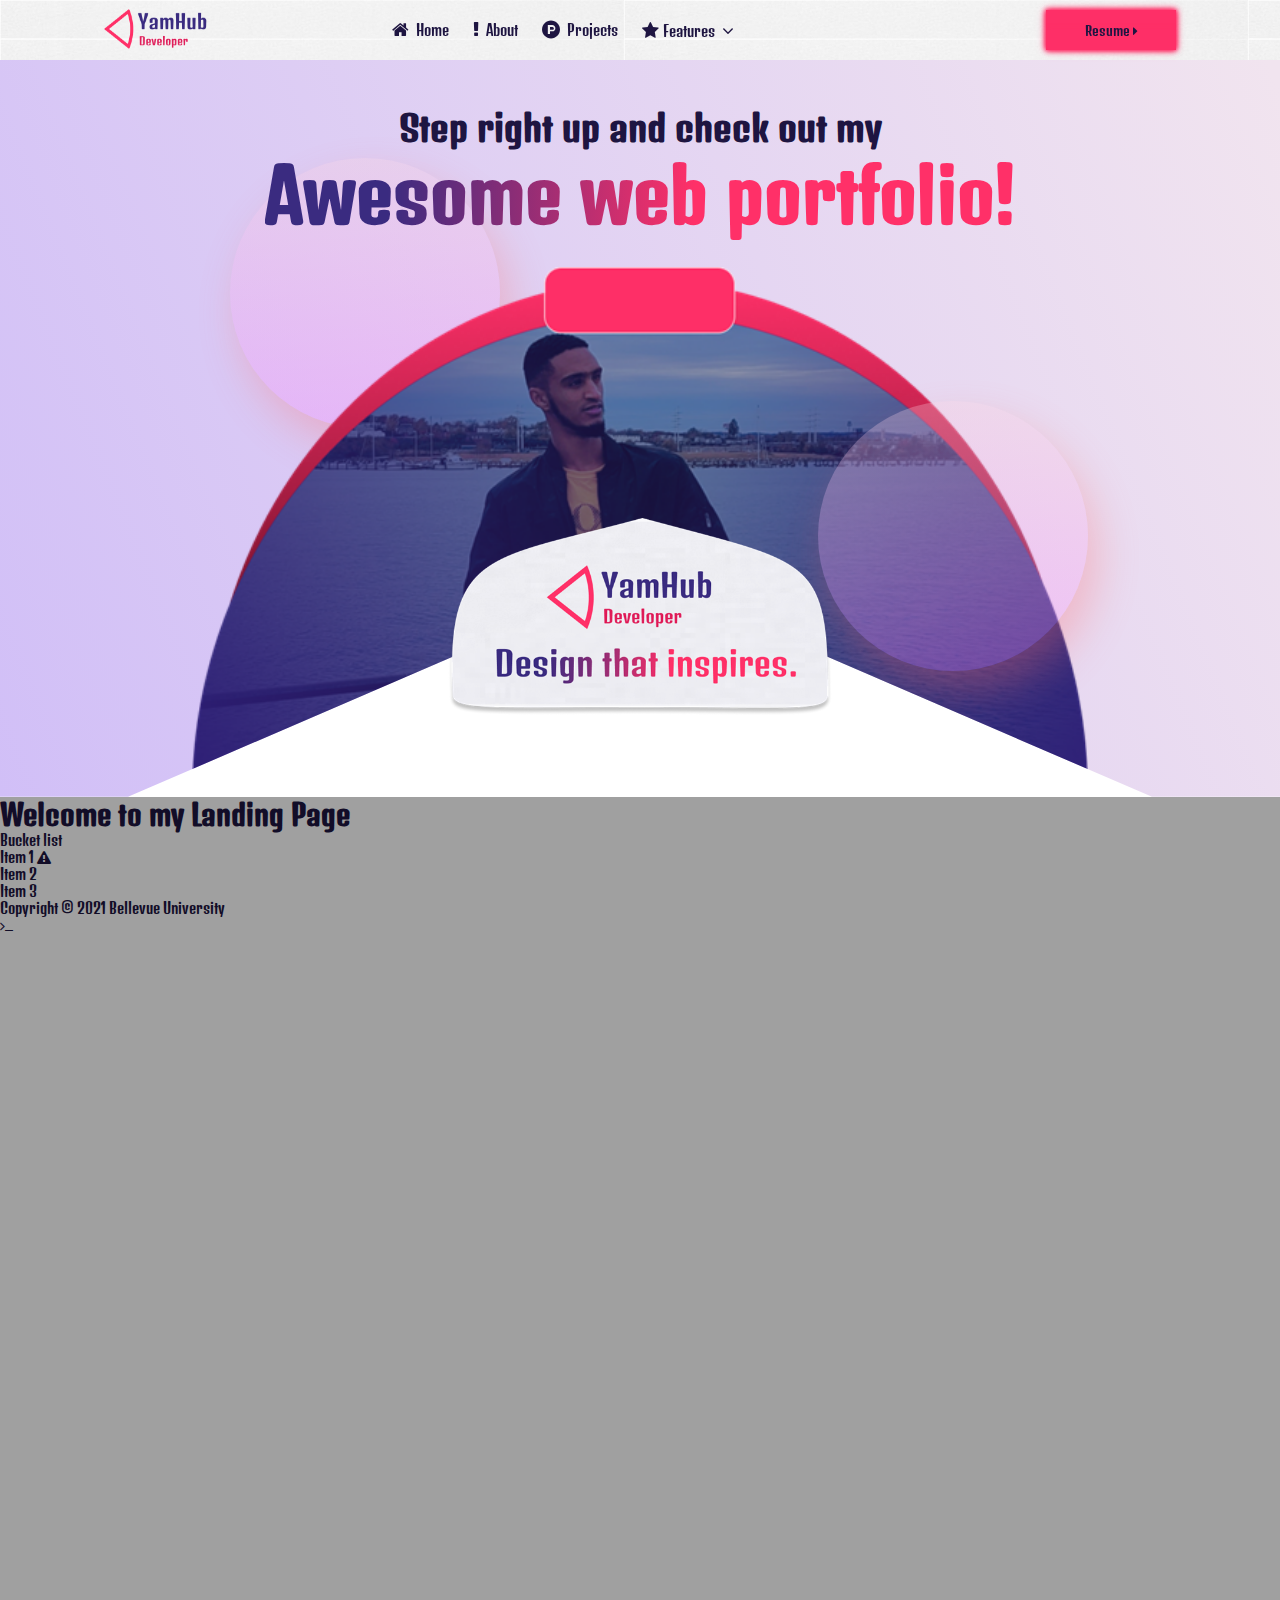
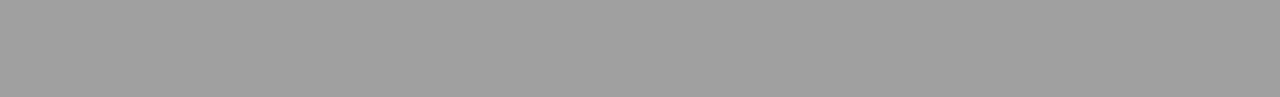
==== index.html @ 18a4ae88 "week-8" ====
<!-- 
============================================
; Title: index.js 
; Author: Yakut Ahmedin
; Date: 03 Jan 2023
; WEB-330 GitHub Page: https://github.com/buwebdev/web-330/tree/master/portfolio
; Description:  Personal Portfolio Landing Page
;=========================================== 
-->
<!DOCTYPE html>
<html lang="en">
  <head>
    <meta charset="UTF-8" />
    <title>Personal Portfolio</title>

    <!-- Stylesheet references -->
    <link rel="stylesheet" href="site.css" />
    <link
      href="https://fonts.googleapis.com/css2?family=Denk+One&display=swap"
      rel="stylesheet"
    />
    <link
      rel="stylesheet"
      href="https://cdnjs.cloudflare.com/ajax/libs/font-awesome/4.7.0/css/font-awesome.min.css"
    />

    <!-- JavaScript references -->
    <script src="header.js"></script>
    <script src="footer.js"></script>
    <script src="index.js"></script>
  </head>
  <body>
    <header-component></header-component>

    <main class="landing">
      <div class="first-view">
          <h3>Step right up and check out my</h3>
          <h1>Awesome web portfolio!</h1>
          <img src="./images/dom.png" alt="" class="dom-png" />
          
          <div class="buble-below-dom"></div>
          <div class="buble-above-overlay"></div>
    </div>


    <div class="dom-logo-container">
      <img src="./images/domlog.png" class="dong-png-logo" />
    </div>




      <div class="assign-container">
        <h1 class="app-header">Welcome to my Landing Page</h1>

        <div class="assign-content">
          <div class="card">
            <div class="card-title">Bucket list</div>

            <div class="card-content">
              <ul>
                <li>Item 1 <i class="fa fa-exclamation-triangle"></i></li>
                <li>Item 2</li>
                <li>Item 3 <i class="fa fa-message-exclamation"></i></li>
              </ul>
            </div>
          </div>
        </div>
      </div>
    </main>

    <footer-component></footer-component>
  </body>
</html>
---- site.css ----
*,
::before,
::after {
    margin: 0;
    padding: 0;
    box-sizing: border-box;
    text-decoration: none;
    scroll-behavior: smooth;
    list-style: none;
    color: var(--purple-1);
}

/* root css */
:root {
    --white: #ffffff;
    --gray: #6c757d;
    --gray-dark: #343a40;
    --primary: #434E5E;
    --secondary: #58677c;
    --balck: #000000a6;

    --pink-1: #fe2f67;
    --pink-2: #e01e5a;
    --pink-4: #D1BFF7;
    --pink-5: #F1C6F2;

    --purple-1: #1e1541;
    --purple-2: #3a2b80;
    --purple-3: #3b2a82;
    --purple-4: #9d96bf;
    --purple-5: #ada5cc;
    --purple-6: #E5DEFF;

    /* ----root-linear-gradient-color--------- */
    --gradient-purple-pink: linear-gradient(#3a2b80, #ff3068);
    --arc-gradient-purple-brown: linear-gradient(180deg, #FF3068 0%, #390513 100%);
    --text-gradient: linear-gradient(90deg, #3A2B80 16.3%, #FF3068 57.25%);
    --home-darker-balon-gradient: linear-gradient(180deg, rgba(255, 106, 106, 0.3) 0%, #BB85FF 100%);
    --home--light-balon-gradient: linear-gradient(180deg, rgba(253, 208, 221, 0.3) 0%, rgba(253, 135, 255, 0.3) 100%);
    --arch-image-overlay-gradient: linear-gradient(70.77deg, #2E1E76 0.88%, rgba(49, 33, 121, 0.28) 53.75%);
    --socail-link-glass-gradient: linear-gradient(18.81deg, rgba(255, 255, 255, 0.45) 5.66%, rgba(255, 255, 255, 0.52) 90.79%);


    /* --------root-box-shadow-------- */
    --white-card-box-shadow: 0px 4px 4px rgba(0, 0, 0, 0.25);


    /* -----root-brake-points------- */
    --breakpoint-xs: 0;
    --breakpoint-sm: 576px;
    --breakpoint-md: 768px;
    --breakpoint-lg: 992px;
    --breakpoint-xl: 1200px;

    /* ---root-font-family--- */
    --font-family-sans-serif: -apple-system, BlinkMacSystemFont, "Segoe UI", Roboto, "Helvetica Neue", Arial, sans-serif, "Apple Color Emoji", "Segoe UI Emoji", "Segoe UI Symbol";
    --font-family-denk: 'Denk One', sans-serif;

    /* ----root-grid-percentage--------- */
    --col-1: 8.33%;
    --col-2: 16.66%;
    --col-3: 25%;
    --col-4: 33.33%;
    --col-5: 41.66%;
    --col-6: 50%;
    --col-7: 58.33%;
    --col-8: 66.66%;
    --col-9: 75%;
    --col-10: 83.33%;
    --col-11: 91.66%;
    --col-12: 100%;
}


/*---Side Scroll Bar ---*/
::-webkit-scrollbar {
    width: 1.2vmin;
}

::-webkit-scrollbar-track {
    background: var(--white);
}

::-webkit-scrollbar-thumb {
    background: linear-gradient(135deg, #fe2f67 0%, #1e1541 100%);
    border-radius: 15px;
}

::-webkit-scrollbar-thumb:hover {
    background: var(--purple-1);
}



body {
    width: 100vw;
    height: auto;
    overflow-x: hidden;
    font-size: 14px;
    background: var(--white);
    font-family: 'Denk One', sans-serif;
    opacity: 1;
    transition: opacity 0.5s ease-in-out;
}

body.fade-out {
    opacity: 0;
    background: var(--purple-6);

}

.container {
    width: 100%;
    max-width: 1200px;
    height: 100%;
    display: flex;
    align-items: center;
    padding: 0 5%;
    justify-content: space-between;
}


/* -----Header component style start here-----------*/
header {
    width: 100%;
    height: 60px;
    display: flex;
    align-items: center;
    justify-content: center;
    background: url("./images/header-blur.png"), linear-gradient(110.97deg, rgba(255, 255, 255, 0.5) -4.87%, rgba(255, 255, 255, 0) 103.95%);
    backdrop-filter: blur(8px);
}

.navbar {
    position: fixed;
    top: -80px;
    z-index: 999;
    transition: top 0.5s ease-in-out;
}

/* Slide the navbar down when the page loads */
.navbar.slide-down {
    top: 0;
}

.header-log img {
    height: 40px;
    width: auto;
}

.nav-container .nav-lists {
    display: flex;
    align-items: center;
    justify-content: center;
}

.nav-container ul li {
    /* display: flex; */
    margin: 0px 10px;
}

.nav-container ul li i {
    margin: 0px 4px;
    font-size: large;
}

/* dropdown */
.dropdown {
    display: block;
    float: left;
    height: 60px !important;
    padding-top: 22px;
    position: relative;
}

.dropdown li {
    padding: 10px;
}

.dropdown li a,
.dropdown .fa-database,
.dropdown .fa-cube {
    color: var(--purple-1) !important;
}

.dropdown li:hover {
    background-color: var(--purple-5);
    color: var(--purple-6);
    padding: 10px;
    cursor: pointer;
    backdrop-filter: blur(11px);
}

.nav-container ul li ul {
    color: var(--purple-1);
    visibility: hidden;
    opacity: 0;
    min-width: 250px;
    height: auto;
    position: absolute;
    transition: all 0.5s ease;
    left: 0;
    display: none;
}

.nav-container ul li:hover>ul,
.nav-container ul li ul:hover {
    visibility: visible;
    opacity: 1;
    display: block;
    padding-top: 1.3rem;
    padding-left: 2vmin;
    margin-top: 1.3rem;
    margin-bottom: 1.3rem;
    background: var(--purple-6);
    color: var(--purple-1);
    transform-origin: top center;
}

.nav-container ul li a:hover,
.nav-container ul li i:hover {
    color: var(--pink-1) !important;
}

#menu-toggle {
    display: none;
    font-size: x-large;
    cursor: pointer;
}

nav {
    display: flex;
    align-items: center;
}
.menu {
    display: none;
}


/*------pages----------*/
.landing,
.about,
.project,
.database,
.api-testing,
.resume {
    position: relative;
    width: 100%;
    padding-top: 60px;
    height: auto;
}

.neon-btn {
    color: var(--white) !important;
    width: 130px;
    font-family: var(--font-family-denk);
    height: 40px;
    padding: 10px 25px;
    background: transparent;
    cursor: pointer;
    transition: all 0.3s ease;
    position: relative;
    display: inline-block;
    background: var(--pink-1);
    box-shadow: 0 0 5px var(--pink-1), 0 0 8px var(--pink-1);
    line-height: 42px;
    padding: 0;
    border: none;
    z-index: 2;
    -webkit-transition: all 0.3s linear;
    transition: all 0.3s linear;
}

.neon-btn i {
    color: var(--white) !important;
}

.neon-btn:hover {
    background-color: transparent;
    color: var(--pink-1);
    box-shadow: 0 5px 3px -3px var(--pink-1), 0 -5px 3px -3px var(--pink-1),
        0 5px 3px -3px var(--pink-1), 0 -5px 3px -3px var(--pink-1);
}

.neon-btn:before,
.neon-btn:after {
    position: absolute;
    content: "";
    left: 0;
    width: 100%;
    height: 50%;
    right: 0;
    z-index: -1;
    background: var(--pink-1);
    box-shadow: 0 0 5px var(--pink-1);
    transition: all 0.3s ease;
}

.neon-btn:before {
    top: 0;
}

.neon-btn:after {
    bottom: 0;
}

.neon-btn:hover:before,
.neon-btn:hover:after {
    height: 0;
    background-color: var(--pink-1);
}


/* -----Landing page style start here----------*/
.landing {}

.first-view {
    position: relative;
    overflow: visible;
    width: 100vw;
    height: auto;

    display: flex;
    flex-direction: column;
    align-items: center;
    justify-content: center;
    clip-path: polygon(0% 0%, 0% 100%, 10% 100%, 50% 70%, 90% 100%, 100% 100%, 100% 0%);
    background: linear-gradient(67.66deg, #D1BFF7 0%, #F1E4EF 99.24%);
}

.first-view * {
    z-index: 1;
}

.first-view h3 {
    font-size: 4vmin;
    margin-top: 5vmin;
}

.first-view h1 {
    font-size: 8vmin;
    margin-bottom: 3vmin;
    background: linear-gradient(90deg, #3A2B80 16.3%, #FF3068 57.25%);
    -webkit-background-clip: text;
    -webkit-text-fill-color: transparent;
    background-clip: text;
    text-fill-color: transparent;
}

.dom-png {
    width: 70%;
    height: auto;
    max-width: var(--breakpoint-xl);
}

.dom-logo-container {
    position: absolute;
    width: 100vw;
    height: 100vh;
    display: flex;
    justify-content: center;
    z-index: 99;
    background: #0000005f;
}

.dong-png-logo {
    position: absolute;
    width: 30vw;
    align-self: center;
    z-index: 14;
    transform: translateY(-70vh);
}

.buble-below-dom,
.buble-above-overlay {
    width: 30vmin;
    height: 30vmin;
    position: absolute;
    border-radius: 50%;
    background: linear-gradient(180deg, rgba(253, 208, 221, 0.3) 0%, rgba(253, 135, 255, 0.3) 100%);
    box-shadow: 10px 20px 40px rgba(255, 106, 106, 0.3);
}

.buble-below-dom {
    left: 18%;
    z-index: -1;
    transform: translateY(-50%);
}

.buble-above-overlay {
    right: 15%;
    transform: translateY(40%);
}

@media(max-width: 576px) {
    .dong-png-logo {
        width: 30vmin;
        transform: translateY(-55vh);
    }
}

@media(max-width: 762px) {
    .dong-png-logo {
        width: 30vmin;
        transform: translateY(-64vh);
    }

    .nav-container,
    .nav-resume-btn {
        display: none;
    }
    .menu-toggle {
        display: flex;
        flex-direction: column;
        justify-content: space-between;
        width: 30px;
        height: 20px;
        cursor: pointer;
    }
    
    .menu-toggle span {
        display: block;
        width: 100%;
        height: 2px;
        background-color: black;
        transition: all 0.3s ease-in-out;
    }
    
    .menu-toggle.active span:nth-child(2) {
        opacity: 0;
    }
    
    .menu-toggle.active span:nth-child(1) {
        transform: translateY(8px) rotate(45deg);
    }
    
    .menu-toggle.active span:nth-child(3) {
        transform: translateY(-8px) rotate(-45deg);
    }
    
    .menu {
        background:#4d37a896;
        color: var(--purple-6);
        position: absolute;
        width: 100vw;
        height: 100vw;
        top: 60px;
        left: 0;
        display: none;
    }
    .menu li a{
        font-size: 6vmin;
        color: var(--purple-6);
    }
    .menu.active {
        display: block;
    }

}


/* -----About page style start here------------*/



/* -----Database page style start here---------*/



/* -----Api testing page style start here------*/



/* -----Projetct page style start here-------- */
#projects-container {
    display: grid;
    grid-template-columns: auto auto auto;
    padding: 10px;
    grid-gap: 20px;
}


/* -----Resume page style start here-----------*/



/* -----footer component style start here-----------*/

/* @media(max-width: var(--breakpoint-xs)){
    .container {
        width: ;
    }
} */
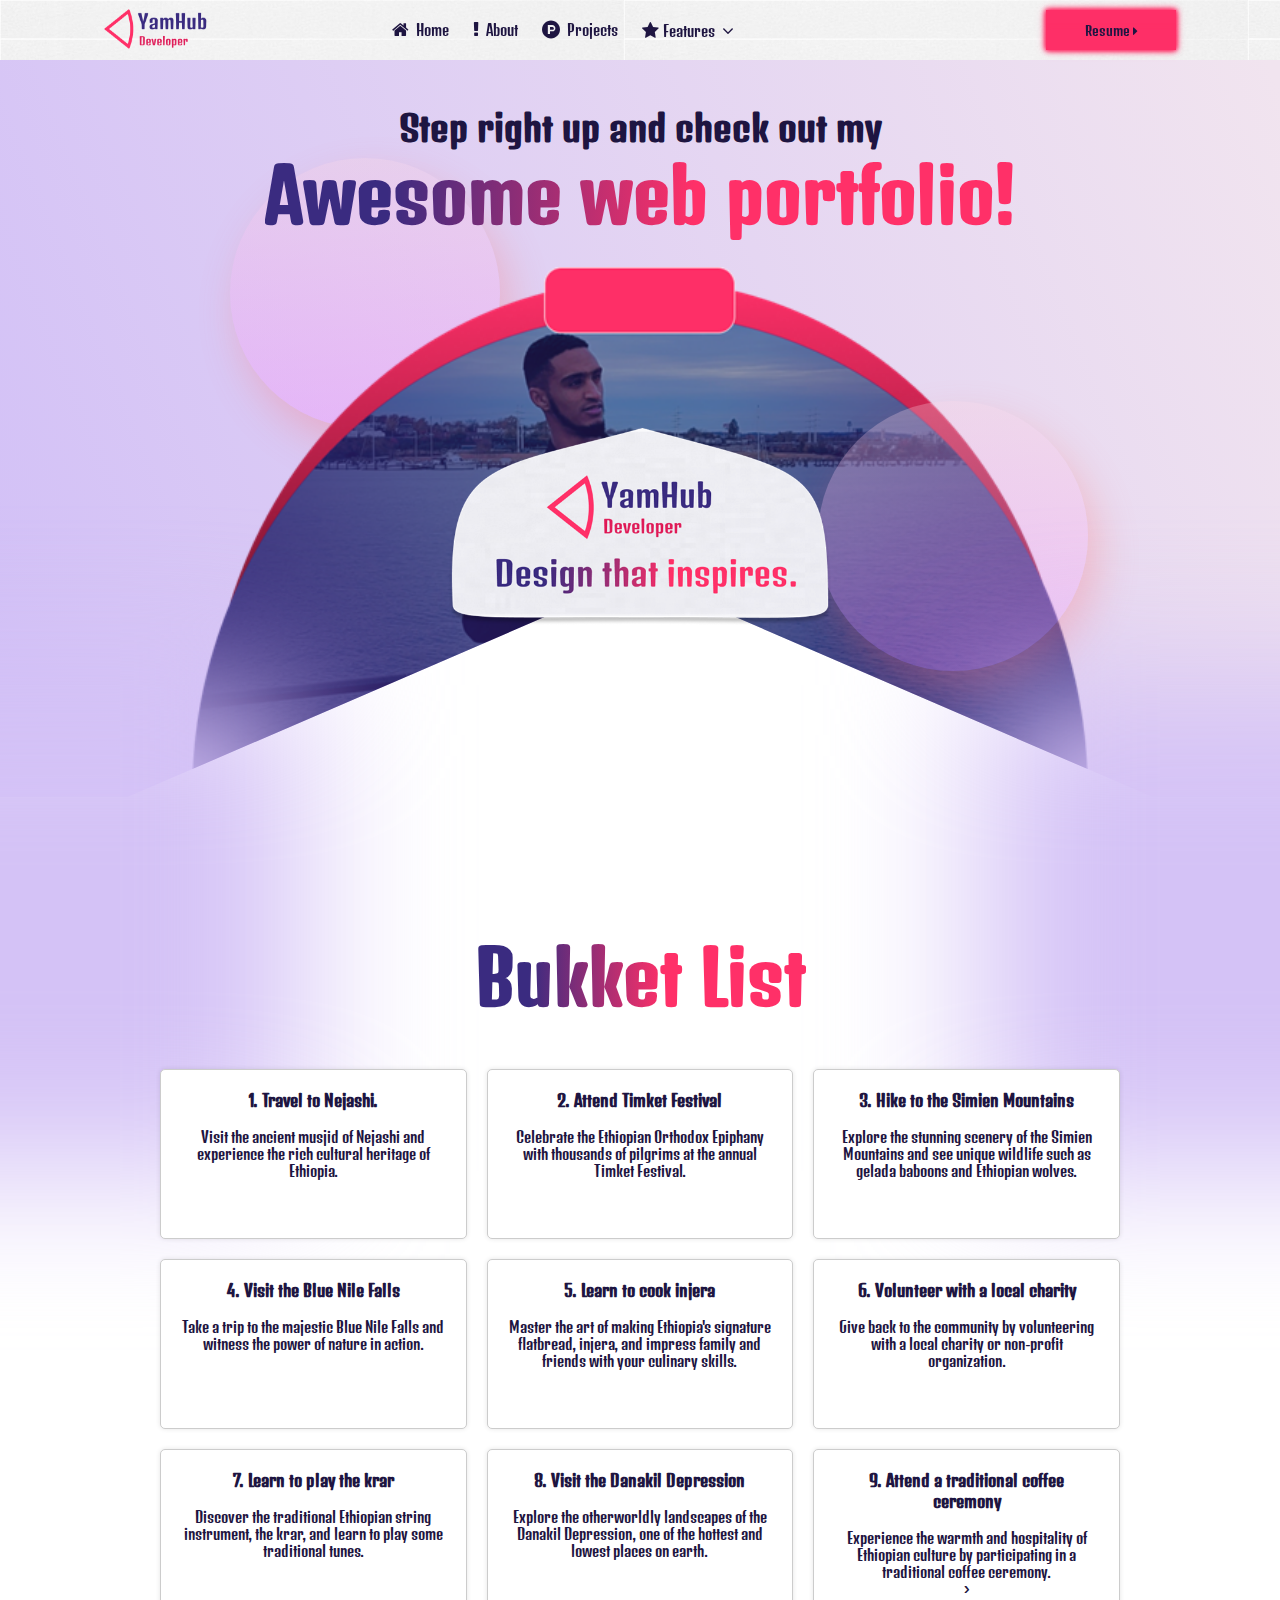
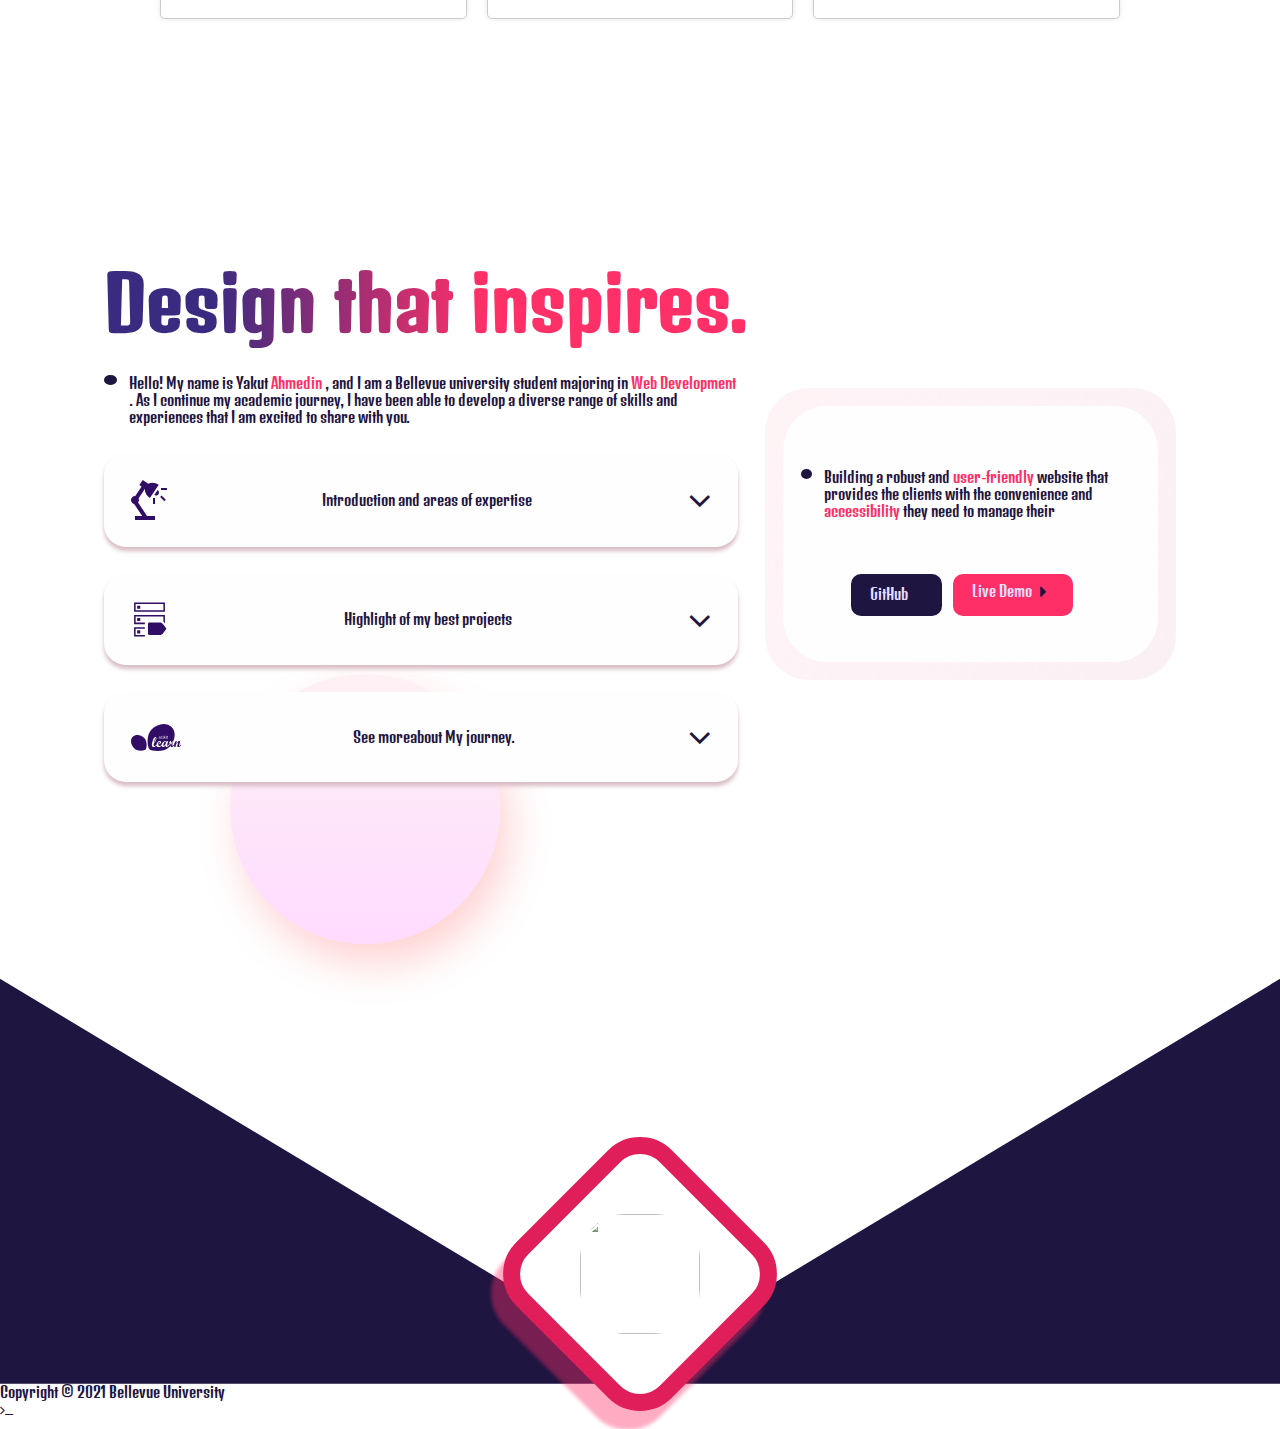
==== commit 7c5eeff2: "week-8" ====
--- a/index.html
+++ b/index.html
@@ -34,41 +34,182 @@
 
     <main class="landing">
       <div class="first-view">
-          <h3>Step right up and check out my</h3>
-          <h1>Awesome web portfolio!</h1>
-          <img src="./images/dom.png" alt="" class="dom-png" />
-          
-          <div class="buble-below-dom"></div>
-          <div class="buble-above-overlay"></div>
-    </div>
-
-
-    <div class="dom-logo-container">
-      <img src="./images/domlog.png" class="dong-png-logo" />
-    </div>
-
-
-
-
-      <div class="assign-container">
-        <h1 class="app-header">Welcome to my Landing Page</h1>
-
-        <div class="assign-content">
-          <div class="card">
-            <div class="card-title">Bucket list</div>
-
-            <div class="card-content">
-              <ul>
-                <li>Item 1 <i class="fa fa-exclamation-triangle"></i></li>
-                <li>Item 2</li>
-                <li>Item 3 <i class="fa fa-message-exclamation"></i></li>
-              </ul>
+        <h3>Step right up and check out my</h3>
+        <h1 class="gradient-text">Awesome web portfolio!</h1>
+        <img src="./images/dom.png" alt="" class="dom-png" />
+
+        <div class="buble-below-dom"></div>
+        <div class="buble-above-overlay"></div>
+      </div>
+
+      <div class="dom-logo-container">
+        <img src="./images/domlog.png" class="dong-png-logo" />
+      </div>
+
+      <div class="bukket-view">
+        <div class="circular-bukket-bulre-1"></div>
+        <div class="circular-bukket-bulre-2"></div>
+          <div class="container">
+            <div class="bukket-view-container">
+                 <h1 class="gradient-text">Bukket List</h1>
+                 <div class="grid-container">
+                    <div class="card">
+                      <h3>1. Travel to Nejashi.</h3>
+                      <p>Visit the ancient musjid of Nejashi and experience the rich cultural heritage of Ethiopia.</p>
+                    </div><div class="card">
+                        <h3>2. Attend Timket Festival</h3>
+                        <p>Celebrate the Ethiopian Orthodox Epiphany with thousands of pilgrims at the annual Timket Festival.</p>
+                      </div>
+                      <div class="card">
+                        <h3>3. Hike to the Simien Mountains</h3>
+                        <p>Explore the stunning scenery of the Simien Mountains and see unique wildlife such as gelada baboons and Ethiopian wolves.</p>
+                      </div>
+                      <div class="card">
+                        <h3>4. Visit the Blue Nile Falls</h3>
+                        <p>Take a trip to the majestic Blue Nile Falls and witness the power of nature in action.</p>
+                      </div>
+                      <div class="card">
+                        <h3>5. Learn to cook injera</h3>
+                        <p>Master the art of making Ethiopia's signature flatbread, injera, and impress family and friends with your culinary skills.</p>
+                      </div>
+                      <div class="card">
+                        <h3>6. Volunteer with a local charity</h3>
+                        <p>Give back to the community by volunteering with a local charity or non-profit organization.</p>
+                      </div>
+                      <div class="card">
+                        <h3>7. Learn to play the krar</h3>
+                        <p>Discover the traditional Ethiopian string instrument, the krar, and learn to play some traditional tunes.</p>
+                      </div>
+                      <div class="card">
+                        <h3>8. Visit the Danakil Depression</h3>
+                        <p>Explore the otherworldly landscapes of the Danakil Depression, one of the hottest and lowest places on earth.</p>
+                      </div>
+                      <div class="card">
+                        <h3>9. Attend a traditional coffee ceremony</h3>
+                        <p>Experience the warmth and hospitality of Ethiopian culture by participating in a traditional coffee ceremony.</p>>
+                    </div>
+                  </div>
+                </body>
+            </div>
+             
+        </div>
+      </div>
+
+      <div class="second-view">
+        <div class="container">
+          <div class="left-inspire-txt">
+            <h1 class="gradient-text">Design that inspires.</h1>
+            <div class="sample-do-txt">
+              <span class="sample-do"></span>
+              <p>
+                Hello! My name is Yakut <span>Ahmedin</span> , and I am a
+                Bellevue university student majoring in
+                <span>Web Development</span> . As I continue my academic
+                journey, I have been able to develop a diverse range of skills
+                and experiences that I am excited to share with you.
+              </p>
+            </div>
+
+            <div class="inspire-txt-accordian">
+              <svg
+                width="36"
+                height="40"
+                viewBox="0 0 36 40"
+                fill="none"
+                xmlns="http://www.w3.org/2000/svg"
+              >
+                <path
+                  d="M11.7 0L8.36 5L10.64 6.5L4.28 16H4C1.8 16 0 17.8 0 20C0.0024674 20.9131 0.317274 21.7979 0.892119 22.5074C1.46696 23.2168 2.26724 23.7082 3.16 23.9L11.24 36H4V40H24V36H16L7.06 22.56C7.66353 21.8431 7.99621 20.9371 8 20C8 19.4 7.86 18.8 7.6 18.26L14 8.74C13.56 12.1 15.5 15.78 18.9 18L27.78 4.74C24.4 2.48 20.24 2.08 17.3 3.74L11.7 0ZM26.66 10L23.34 15C24.7 15.9 26.58 15.54 27.5 14.16C28.42 12.78 28 10.92 26.66 10ZM33.4 21.16L29.16 16.9L30.56 15.5L34.8 19.74L33.4 21.16ZM36 10H30V8H36V10ZM22 24V18H24V24H22Z"
+                  fill="#310D66"
+                />
+              </svg>
+              <p>Introduction <span>and</span> areas of expertise</p>
+              <i class="fa fa-angle-down"></i>
+            </div>
+            <div class="inspire-txt-accordian">
+              <svg
+                width="37"
+                height="37"
+                viewBox="0 0 37 37"
+                fill="none"
+                xmlns="http://www.w3.org/2000/svg"
+              >
+                <path
+                  d="M35.457 27.75L31.757 32.6833C31.4873 33.0843 31.1183 33.4086 30.6861 33.6247C30.2538 33.8409 29.773 33.9414 29.2904 33.9166H18.4987C18.0902 33.9154 17.6988 33.7526 17.4099 33.4637C17.1211 33.1749 16.9583 32.7835 16.957 32.375V23.125C16.9583 22.7165 17.1211 22.325 17.4099 22.0362C17.6988 21.7473 18.0902 21.5845 18.4987 21.5833H29.2904C29.7672 21.5933 30.2359 21.7091 30.6625 21.9224C31.0891 22.1357 31.4629 22.4412 31.757 22.8166L35.457 27.75ZM32.3737 9.24996H4.6237V3.08329H32.3737V9.24996ZM3.08203 1.54163V10.7916H33.9154V1.54163"
+                  fill="#310D66"
+                />
+                <path
+                  d="M6.16536 4.625H9.2487V7.70833H6.16536V4.625ZM4.6237 21.5833V15.4167H32.3737V20.5504L33.9154 22.6116V13.875H3.08203V23.125H13.8737V21.5833H4.6237Z"
+                  fill="#310D66"
+                />
+                <path
+                  d="M6.16797 16.9584H9.2513V20.0417H6.16797V16.9584ZM6.16797 29.2917H9.2513V32.375H6.16797V29.2917Z"
+                  fill="#310D66"
+                />
+                <path
+                  d="M4.6237 33.9167V27.75H13.8737V26.2084H3.08203V35.4584H13.8737V33.9167H4.6237Z"
+                  fill="#310D66"
+                />
+              </svg>
+              <p>Highlight of my <span>best</span> projects</p>
+              <i class="fa fa-angle-down"></i>
+            </div>
+            <div class="inspire-txt-accordian">
+              <svg
+                width="50"
+                height="27"
+                fill="none"
+                viewBox="0 0 50 27"
+                xmlns="http://www.w3.org/2000/svg"
+              >
+                <path
+                  d="m32.502 0.0025802c-3.9791 0.072917-8.2937 1.8958-11.729 5.3333-6.1042 6.1042-4.3396 17.771-2.2667 19.844 1.6771 1.675 13.74 3.8395 19.846-2.2667 0.4253-0.4282 0.8313-0.8752 1.2167-1.3396 0.0896-0.6083 0.4271-1.375 1.0188-2.3042-0.352 0.1789-0.7293 0.3026-1.1188 0.3667-0.3 0.5521-0.7708 1.1458-1.4083 1.7813-0.7375 0.6979-1.2646 1.1541-1.5834 1.3666-0.2653 0.1935-0.5822 0.3037-0.9104 0.3167-0.7291 0-1.0708-0.6417-1.0291-1.925-0.4584 0.6583-0.8855 1.1437-1.275 1.4583-0.3348 0.2911-0.7607 0.4562-1.2042 0.4667-0.4042 0-0.75-0.1875-1.0333-0.5688-0.226-0.3098-0.3649-0.6745-0.4021-1.0562-0.4554 0.4621-0.963 0.8697-1.5125 1.2146-0.4667 0.275-0.9792 0.4104-1.5417 0.4104-0.625 0-1.1312-0.2-1.5146-0.6-0.2854-0.3009-0.4722-0.6818-0.5354-1.0917v0.0084c-0.625 0.575-1.175 1-1.6458 1.2729-0.4063 0.2545-0.873 0.3961-1.3521 0.4104-0.2296 6e-3 -0.4572-0.0429-0.6641-0.1425s-0.3871-0.2472-0.5255-0.4304c-0.3021-0.3813-0.4542-0.8959-0.4542-1.5396 0-0.9667 0.2105-2.125 0.6292-3.4792 0.4188-1.3541 0.9271-2.6041 1.5271-3.7437l1.7542-0.65c0.0401-0.0151 0.0822-0.0242 0.125-0.0271 0.1312 0 0.2416 0.0979 0.327 0.2917 0.0834 0.1979 0.1271 0.4604 0.1271 0.7916 0 0.9396-0.2166 1.85-0.65 2.7292-0.4312 0.8792-1.1083 1.8187-2.0291 2.8167-0.0375 0.4791-0.0563 0.8083-0.0563 0.9875 0 0.402 0.075 0.7187 0.2208 0.9541 0.148 0.2354 0.3438 0.3521 0.5875 0.3521 0.2859-0.0114 0.5624-0.1055 0.7959-0.2708 0.275-0.175 0.6937-0.5417 1.2541-1.0896 0.0584-0.8708 0.3896-1.6625 1.0042-2.3792 0.675-0.7916 1.4271-1.1854 2.25-1.1854 0.4292 0 0.7708 0.1125 1.0292 0.3333 0.1259 0.1062 0.2262 0.2395 0.2933 0.39 0.0671 0.1504 0.0993 0.3141 0.0942 0.4788 0 0.9542-1.0125 1.7271-3.0396 2.3208 0.1833 0.8959 0.6667 1.3459 1.4437 1.3459 0.3064-6e-4 0.6068-0.0849 0.8688-0.2438 0.2687-0.1583 0.6687-0.5062 1.1979-1.0354 0.0667-0.525 0.2458-1.0313 0.5396-1.5167 0.3792-0.625 0.8667-1.1333 1.4604-1.5208 0.5938-0.3854 1.1188-0.5792 1.575-0.5792 0.575 0 0.9792 0.2646 1.2083 0.7938l1.4105-0.7792h0.3875l-0.6084 2.0229c-0.3125 1.0167-0.4708 1.7146-0.4708 2.0917 0 0.3958 0.1396 0.5937 0.4208 0.5937 0.1792 0 0.3771-0.0937 0.5938-0.2854 0.2166-0.1916 0.5208-0.4833 0.9104-0.875v0.0021c0.2979-0.3229 0.5708-0.6667 0.8167-1.0292-0.3959-0.175-0.5938-0.4375-0.5938-0.7812 0-0.3542 0.1208-0.7333 0.3625-1.1354 0.2417-0.4042 0.5729-0.6042 0.9979-0.6042 0.3584 0 0.5375 0.1833 0.5375 0.5521 0 0.2896-0.1041 0.7042-0.3104 1.2417 0.7646-0.0834 1.4313-0.6667 2.0021-1.7542l0.475-0.0208c2.2062-5.0792 1.725-10.573-1.7292-14.025-2.1229-2.125-5.0166-3.125-8.1146-3.0646zm9.8438 17.09c-0.7085 1.6179-1.6436 3.1267-2.7771 4.4812-0.0152 0.1014-0.0236 0.2037-0.025 0.3063 0 0.35 0.0979 0.6437 0.2917 0.8812 0.1916 0.2354 0.4291 0.3542 0.7083 0.3542 0.6167 0 1.4875-0.55 2.6125-1.6396-0.0021 0.0833-0.0062 0.1667-0.0062 0.2521 0 0.3041 0.025 0.7666 0.075 1.3875l1.527-0.3584c0-0.4166 0.0063-0.7437 0.0209-0.9875 0.0208-0.327 0.0687-0.6875 0.1375-1.077 0.0416-0.2292 0.1458-0.45 0.3166-0.6563l0.3875-0.45c0.248-0.2891 0.5109-0.5652 0.7875-0.8271 0.1292-0.1146 0.2417-0.2062 0.3375-0.2708 0.0758-0.0533 0.1641-0.0863 0.2563-0.0958 0.1146 0 0.1729 0.0729 0.1729 0.2208 0 0.1458-0.1083 0.4917-0.325 1.0354-0.4042 1.0125-0.6083 1.7667-0.6083 2.2583 0 0.3646 0.0958 0.6542 0.2833 0.8709 0.0921 0.1063 0.207 0.1906 0.3361 0.2465s0.2692 0.082 0.4097 0.0764c0.7605 0 1.673-0.5604 2.7355-1.6833v-0.7938c-0.7521 0.8875-1.298 1.3333-1.6334 1.3333-0.2271 0-0.3396-0.1395-0.3396-0.4166 0-0.2084 0.1355-0.6584 0.4063-1.3542 0.3958-1.0125 0.5937-1.7417 0.5937-2.1833 0.0086-0.243-0.0747-0.4803-0.2333-0.6646-0.0721-0.085-0.1623-0.1528-0.2639-0.1986s-0.2122-0.0683-0.3236-0.066c-0.3437 0-0.7375 0.1604-1.1812 0.4854-0.4438 0.325-1.0417 0.9084-1.798 1.75 0.1105-0.5458 0.3438-1.2958 0.698-2.25l-1.6855 0.325c-0.342 0.7201-0.6201 1.4688-0.8312 2.2375-0.0833 0.325-0.1458 0.6584-0.1917 1-0.3261 0.3276-0.6667 0.6404-1.0208 0.9375-0.1366 0.1062-0.3041 0.1648-0.4771 0.1667-0.0697 0.0028-0.1391-0.0113-0.2022-0.041s-0.1181-0.0743-0.1603-0.1298c-0.0952-0.1348-0.1422-0.2978-0.1333-0.4625 0-0.2084 0.0396-0.4459 0.1166-0.7146 0.0792-0.2709 0.25-0.7771 0.5188-1.5229l0.6417-1.7688-0.1542 0.0063zm-35.854-6.098c-1.7979-0.0333-3.4792 0.548-4.7104 1.7792-2.8167 2.8167-2.2292 7.9729 1.3146 11.515 3.5417 3.5437 10.313 2.5208 11.515 1.3167 0.9729-0.9709 2.2291-7.973-1.3146-11.515-1.9938-1.9938-4.4938-3.0521-6.8042-3.0959zm25.594 0.7459h0.3458v0.4375h-0.3479l0.0021-0.4375zm0.8896 0h0.3458v1.8021l0.9583-0.948h0.4063l-0.7584 0.7542 0.8917 1.425h-0.4125l-0.7437-1.1979-0.3417 0.3458v0.8542h-0.3458v-3.0354zm2.1166 0h0.3459v0.4375h-0.3459v-0.4375zm1.0021 0.2541h0.3458v0.6h0.3584v0.2813h-0.3584v1.4937c0 0.0771 0.0125 0.1292 0.0417 0.1563 0.025 0.0271 0.0771 0.0417 0.1542 0.0417 0.0549 0.0024 0.1099-0.0046 0.1625-0.0209v0.2938c-0.0935 0.0177-0.1883 0.0275-0.2834 0.0291-0.1114 0.0075-0.2219-0.0242-0.3125-0.0895-0.0366-0.0315-0.0654-0.071-0.0842-0.1154-0.0188-0.0445-0.027-0.0927-0.0241-0.1409v-1.6458h-0.2937v-0.2834h0.2937v-0.6zm-7.4208 0.5375c0.1687 0 0.3125 0.025 0.4312 0.0792 0.1188 0.05 0.2084 0.1271 0.2709 0.2292s0.0937 0.2208 0.0937 0.3604h-0.3667c-0.0125-0.2313-0.1562-0.3479-0.4333-0.3479-0.1199-0.0068-0.239 0.023-0.3417 0.0854-0.04 0.0265-0.0725 0.0628-0.0944 0.1055s-0.0324 0.0903-0.0306 0.1382c0 0.073 0.0313 0.1355 0.0938 0.1834 0.0625 0.05 0.1667 0.0916 0.3125 0.125l0.3333 0.0812c0.1723 0.03 0.3335 0.1055 0.4667 0.2188 0.0979 0.0958 0.1458 0.225 0.1458 0.3875 0.0027 0.1298-0.0352 0.2572-0.1083 0.3646-0.0791 0.1103-0.1894 0.1944-0.3167 0.2416-0.1497 0.0593-0.3098 0.0884-0.4708 0.0854-0.2833 0-0.5-0.0625-0.6438-0.1833-0.1437-0.1229-0.2187-0.3104-0.227-0.5604h0.3666c0.0084 0.0771 0.0209 0.1354 0.0354 0.175 0.0162 0.0417 0.0402 0.0799 0.0709 0.1125 0.0916 0.0896 0.2333 0.1354 0.425 0.1354 0.1295 0.0065 0.258-0.0262 0.3687-0.0937 0.0427-0.0259 0.0779-0.0622 0.1024-0.1057 0.0244-0.0434 0.0372-0.0924 0.0372-0.1423 0.0012-0.0351-0.0052-0.0701-0.0189-0.1024-0.0136-0.0324-0.0342-0.0614-0.0603-0.0851-0.0757-0.0582-0.1643-0.0975-0.2583-0.1145l-0.325-0.0792c-0.1126-0.0273-0.2233-0.0621-0.3312-0.1042-0.0745-0.031-0.1435-0.074-0.2042-0.1271-0.0532-0.0474-0.0946-0.1066-0.1208-0.1729-0.024-0.0725-0.0352-0.1486-0.0334-0.225 0-0.2 0.075-0.3625 0.2271-0.4833 0.1744-0.1284 0.3879-0.1924 0.6042-0.1813zm2.1562 0c0.1453-0.0024 0.2892 0.0283 0.4209 0.0896 0.092 0.0426 0.1741 0.1039 0.2412 0.1799 0.067 0.076 0.1176 0.1652 0.1483 0.2618 0.0257 0.0854 0.0418 0.1735 0.048 0.2625h-0.35c-0.0086-0.1329-0.0666-0.2577-0.1625-0.35-0.0976-0.0857-0.2245-0.1305-0.3542-0.125-0.1163-0.0026-0.2301 0.0341-0.3229 0.1042-0.0972 0.0775-0.1697 0.1818-0.2084 0.3-0.0502 0.1503-0.0742 0.3082-0.0708 0.4666-0.0039 0.1519 0.0208 0.3032 0.0729 0.4459 0.0417 0.112 0.1148 0.2096 0.2104 0.2812 0.0955 0.0677 0.2102 0.1027 0.3271 0.1 0.2959 0 0.4729-0.175 0.5334-0.525h0.3479c-0.0104 0.161-0.0567 0.3176-0.1354 0.4583-0.0712 0.1235-0.1769 0.2235-0.3042 0.2875-0.1397 0.0692-0.2941 0.1035-0.45 0.1-0.1805 0.0048-0.3586-0.043-0.5125-0.1375-0.1481-0.0981-0.2646-0.237-0.3354-0.4-0.0828-0.1926-0.1233-0.4007-0.1188-0.6104 0-0.1771 0.0209-0.3396 0.0667-0.4854 0.0402-0.1382 0.1075-0.2671 0.1979-0.3792 0.0832-0.105 0.1904-0.1886 0.3125-0.2437 0.125-0.0564 0.2608-0.0827 0.3979-0.0813zm1.2563 0.0625h0.3458v2.1792h-0.3479l0.0021-2.1792zm3.0062 0h0.3459v2.1792h-0.3459v-2.1792zm-10.521 1.2875c-0.1667 0-0.4167 0.425-0.7417 1.273-0.3229 0.8479-0.6416 2.0354-0.9562 3.5625 0.5854-0.65 1.0604-1.3792 1.4229-2.1875 0.3646-0.8063 0.5458-1.5 0.5458-2.0813 0.0058-0.1407-0.0198-0.2809-0.075-0.4104-0.0521-0.1042-0.1166-0.1563-0.1937-0.1563h-0.0021zm9.7125 3.7438c-0.4604 0-0.8979 0.3917-1.3104 1.1729-0.4104 0.7833-0.6167 1.5042-0.6167 2.1625 0 0.25 0.0604 0.45 0.1833 0.6042 0.0536 0.0726 0.1236 0.1315 0.2044 0.1717s0.17 0.0606 0.2602 0.0595c0.4604 0 0.8959-0.3916 1.3021-1.1771 0.4083-0.7854 0.6125-1.5104 0.6125-2.1729 0.0124-0.2151-0.0486-0.4281-0.1729-0.6041-0.0544-0.0702-0.1247-0.1265-0.2051-0.1641-0.0805-0.0377-0.1687-0.0557-0.2574-0.0526zm-5.9333 0.0146c-0.3042 0-0.5938 0.2291-0.8688 0.6937-0.2771 0.4625-0.4167 1.0625-0.4167 1.8042 1.1792-0.3313 1.7688-0.9417 1.7688-1.8354 0-0.4417-0.1604-0.6625-0.4833-0.6625z"
+                  fill="#310D66"
+                />
+              </svg>
+              <p>See <span>more</span>about My journey.</p>
+              <i class="fa fa-angle-down"></i>
+            </div>
+            
+            <div class="buble-below-dom"></div>
+          </div>
+
+          <div class="left-inspire-card">
+            <div class="card-container">
+              <img src="./images/baner.png" alt="" />
+              <div class="sample-do-txt">
+                <span class="sample-do"></span>
+                <p>
+
+                    Building  a robust and <span>user-friendly</span> website that provides the clients with the convenience and <span>accessibility</span>  they need to manage their 
+                 
+                </p>
+              </div>
+              <div class="sample-do-txt">
+                <a 
+                href="https://github.com/Yakutmuder9/Personal-Portfolio" class="git-btn"
+                >GitHub <i class="fa fa-github" id="icon"></i>
+              </a>
+              <a
+                href="https://yakutmuder9.github.io/Personal-Portfolio/index.html" class="live-btn"
+                >Live Demo <i class="fa fa-caret-right" id="icon"></i>
+              </a>
+              </div>
             </div>
           </div>
         </div>
       </div>
+
+      <div class="footer-v-background"></div>
+      <div class="profil-pic-container">
+         <div class="footer-v-profil-pic">
+            <img src="./images/profile.png"/>
+         </div>
+      </div>
+     
     </main>
-
+    
     <footer-component></footer-component>
-  </body>
+    
+</body>
 </html>
--- a/site.css
+++ b/site.css
@@ -232,6 +232,7 @@
     display: flex;
     align-items: center;
 }
+
 .menu {
     display: none;
 }
@@ -312,7 +313,7 @@
 
 
 /* -----Landing page style start here----------*/
-.landing {}
+
 
 .first-view {
     position: relative;
@@ -337,14 +338,13 @@
     margin-top: 5vmin;
 }
 
-.first-view h1 {
+.gradient-text {
     font-size: 8vmin;
     margin-bottom: 3vmin;
     background: linear-gradient(90deg, #3A2B80 16.3%, #FF3068 57.25%);
     -webkit-background-clip: text;
     -webkit-text-fill-color: transparent;
     background-clip: text;
-    text-fill-color: transparent;
 }
 
 .dom-png {
@@ -356,11 +356,10 @@
 .dom-logo-container {
     position: absolute;
     width: 100vw;
-    height: 100vh;
+    height: 80vh;
     display: flex;
     justify-content: center;
     z-index: 99;
-    background: #0000005f;
 }
 
 .dong-png-logo {
@@ -392,6 +391,187 @@
     transform: translateY(40%);
 }
 
+.second-view {
+    width: 100vw;
+    height: 120vh;
+    padding-bottom: 20vh;
+    display: flex;
+    align-items: center;
+    justify-content: center;
+}
+
+.second-view .container {
+    justify-content: space-between !important;
+}
+
+.bukket-view {
+    width: 100vw;
+    height: auto;
+    padding: 5vh 0;
+    display: flex;
+    align-items: center;
+    justify-content: center;
+    /* background: var(--purple-1); */
+}
+
+.bukket-view-container {
+    height: 100%;
+    width: 100%;
+    display: flex;
+    flex-direction: column;
+    align-items: center;
+    padding-top: 10vh;
+}
+
+.grid-container {
+    display: grid;
+    grid-template-columns: repeat(3, 1fr);
+    grid-template-rows: repeat(3, 1fr);
+    grid-gap: 20px;
+    margin: 20px auto;
+    max-width: 960px;
+    z-index: 10;
+}
+
+.card {
+    background-color: #fff;
+    border: 1px solid #ccc;
+    z-index: 1;
+    border-radius: 5px;
+    box-shadow: 0px 0px 5px rgba(0, 0, 0, 0.1);
+    padding: 20px;
+    text-align: center;
+}
+
+
+/* Set up the card content */
+.card h3 {
+    margin-top: 0;
+}
+
+.card p {
+    margin-top: 2vmin;
+    margin-bottom: 0;
+}
+
+.card:hover {
+    box-shadow: 0px 0px 10px var(--pink-1);
+    cursor: pointer;
+}
+
+.sample-do-txt {
+    display: flex;
+    margin: 3vmin 3vmin 3vmin 0;
+}
+
+.circular-bukket-bulre-1,
+.circular-bukket-bulre-2 {
+    position: absolute;
+    width: 486px;
+    height: 486px;
+    top: 685px;
+    z-index: 1;
+    background: #D4C2F6;
+    filter: blur(75px);
+}
+
+.circular-bukket-bulre-1 {
+    left: -186px;
+}
+
+.circular-bukket-bulre-2 {
+    right: -186px !important;
+}
+
+
+
+
+
+
+.sample-do-txt p span {
+    color: var(--pink-1);
+}
+
+.sample-do {
+    width: 30px;
+    height: 10px;
+    margin-right: 12px;
+    background: var(--purple-1);
+    border-radius: 50%;
+}
+
+.inspire-txt-accordian {
+    display: flex;
+    align-items: center;
+    justify-content: space-between;
+    background: #FEFEFE;
+    margin: 3vmin 3vmin 3vmin 0;
+    padding: 3vmin;
+    box-shadow: 0px 4px 4px #D7BCC3;
+    border-radius: 22px;
+}
+
+.inspire-txt-accordian p {
+    margin: 0 3%;
+}
+
+.inspire-txt-accordian i {
+    font-size: 4vmin;
+}
+
+.left-inspire-card {
+    background: linear-gradient(111.68deg, rgba(255, 223, 232, 0.37) 7.59%, rgba(246, 225, 231, 0.49) 102.04%);
+    backdrop-filter: blur(11px);
+    border-radius: 44px;
+    padding: 2vmin 2vmin;
+}
+
+.left-inspire-card .card-container {
+    background: #FEFEFE;
+    width: 100%;
+    height: 10%;
+    overflow: hidden;
+    border-radius: 44px;
+    display: flex;
+    flex-direction: column;
+    align-items: center;
+    padding: 5%;
+}
+
+.left-inspire-card .card-container img {
+    width: 100%;
+    border-radius: 23px;
+    margin-bottom: 5%;
+}
+
+.git-btn {
+    background: var(--purple-1);
+    color: var(--purple-6);
+    padding: 8px 15px;
+    display: flex;
+    border: 4px solid #1F1541;
+    border-radius: 10px;
+}
+
+.live-btn {
+    background: var(--pink-1);
+    color: var(--purple-6);
+    display: flex;
+    width: 100%;
+    min-width: 120px;
+    padding: 5px 15px;
+    margin-left: 5%;
+    border: 4px solid var(--pink-1);
+    border-radius: 10px;
+
+}
+
+#icon {
+    color: #bbb4ff !important;
+    margin-left: 10%;
+    font-size: 2vmin;
+}
+
 @media(max-width: 576px) {
     .dong-png-logo {
         width: 30vmin;
@@ -409,6 +589,7 @@
     .nav-resume-btn {
         display: none;
     }
+
     .menu-toggle {
         display: flex;
         flex-direction: column;
@@ -417,7 +598,7 @@
         height: 20px;
         cursor: pointer;
     }
-    
+
     .menu-toggle span {
         display: block;
         width: 100%;
@@ -425,44 +606,86 @@
         background-color: black;
         transition: all 0.3s ease-in-out;
     }
-    
+
     .menu-toggle.active span:nth-child(2) {
         opacity: 0;
     }
-    
+
     .menu-toggle.active span:nth-child(1) {
         transform: translateY(8px) rotate(45deg);
     }
-    
+
     .menu-toggle.active span:nth-child(3) {
         transform: translateY(-8px) rotate(-45deg);
     }
-    
+
     .menu {
-        background:#4d37a896;
-        color: var(--purple-6);
+        background: #3c2a82e6;
         position: absolute;
         width: 100vw;
-        height: 100vw;
+        height: 100vh;
         top: 60px;
         left: 0;
+        z-index: 99;
         display: none;
     }
-    .menu li a{
+
+    .menu li a {
         font-size: 6vmin;
         color: var(--purple-6);
     }
+
+    .menu li {
+        width: 50%;
+        margin-left: 50%;
+        margin-bottom: 3vmin;
+        transform: translate(-50%);
+    }
+
+    .menu button {
+        margin-left: 4vmin;
+    }
+
     .menu.active {
-        display: block;
+        display: flex;
+        align-items: center;
+        justify-content: center;
+        flex-direction: column;
+        /* display: block; */
     }
 
 }
 
 
 /* -----About page style start here------------*/
-
-
-
+.about .first-view {
+    background: #1e1541;
+}
+.about .first-view  h3 {
+    width: 50%;
+    text-align: center;
+    color: var(--purple-6);
+}
+/* .about-png-flex {
+    width: 100%;
+    height: 20vmin;
+    background: #000;
+    border-radius: 25px;
+    display: flex;
+}
+.about-png-flex img{
+    width: 3%;
+} */
+.about .card-container .about-png-flex{
+  padding-bottom: 0!important;
+  display: flex;
+  justify-content: space-around;
+  overflow: hidden;
+}
+.about .card-container .about-png-flex img{
+    width: 45%;
+
+}
 /* -----Database page style start here---------*/
 
 
@@ -478,16 +701,114 @@
     padding: 10px;
     grid-gap: 20px;
 }
-
-
+#projects-first-view {
+    width: 100vw;
+    height: 100vh;
+    background-image: url(./images/project.png);
+    background-repeat: no-repeat;
+    background-size: cover;
+    background-position: center;
+}
+#projects-first-view h1, #projects-first-view h3, #projects-first-view p{
+    width: 100vw;
+    text-align: center;
+}
 /* -----Resume page style start here-----------*/
 
 
 
 /* -----footer component style start here-----------*/
-
-/* @media(max-width: var(--breakpoint-xs)){
-    .container {
-        width: ;
-    }
-} */+.footer-v-background {
+    position: absolute;
+    width: 100vw;
+    height: 45vh;
+    left: 0;
+    z-index: -1;
+    bottom: 0vh;
+    clip-path: polygon(0% 0%, 0% 100%, 100% 100%, 100% 0%, 50% 95%);
+    background: var(--purple-1);
+}
+
+.profil-pic-container {
+    width: 100vw;
+    height: auto;
+    display: flex;
+    align-items: center;
+    justify-content: center;
+}
+
+.footer-v-profil-pic {
+    width: 220px;
+    height: 220px;
+    display: flex;
+    align-items: center;
+    justify-content: center;
+    background: var(--white);
+    border: 17px solid #E01E5A;
+    box-shadow: 5px 22px 4px rgba(255, 48, 104, 0.4);
+    border-radius: 45px;
+    transform: rotate(45deg)
+}
+
+.footer-v-profil-pic img {
+    width: 120px;
+    height: 120px;
+    border-radius: 45px;
+    transform: rotate(-45deg)
+}
+
+footer {
+    width: 100vw;
+    height: 50vh;
+    display: flex;
+    align-items: center;
+    justify-content: center;
+    background: var(--purple-1);
+}
+
+footer p,
+footer h3,
+footer i,
+footer ul li a {
+    color: var(--purple-6);
+}
+
+
+.footer-right img {
+    width: 25vmin;
+}
+
+.footer-right {
+    display: flex;
+    height: 100%;
+    padding-bottom: 5%;
+    justify-content: space-between;
+    flex-direction: column;
+    width: 50%;
+}
+
+.footer-right ul,
+.developed-by,
+.contact-me,
+.social-link,
+.footer-left h3 {
+    display: flex;
+    align-items: center;
+}
+
+.contact-me button {
+    padding: 12px 20px;
+    margin: 5% 0px;
+    background: var(--pink-1);
+    border: 2px solid var(--pink-1);
+    color: var(--white);
+}
+
+.contact-me input {
+    padding: 12px 20px;
+    margin: 5% 0px;
+}
+
+.u-link li {
+    margin: 3vmin;
+}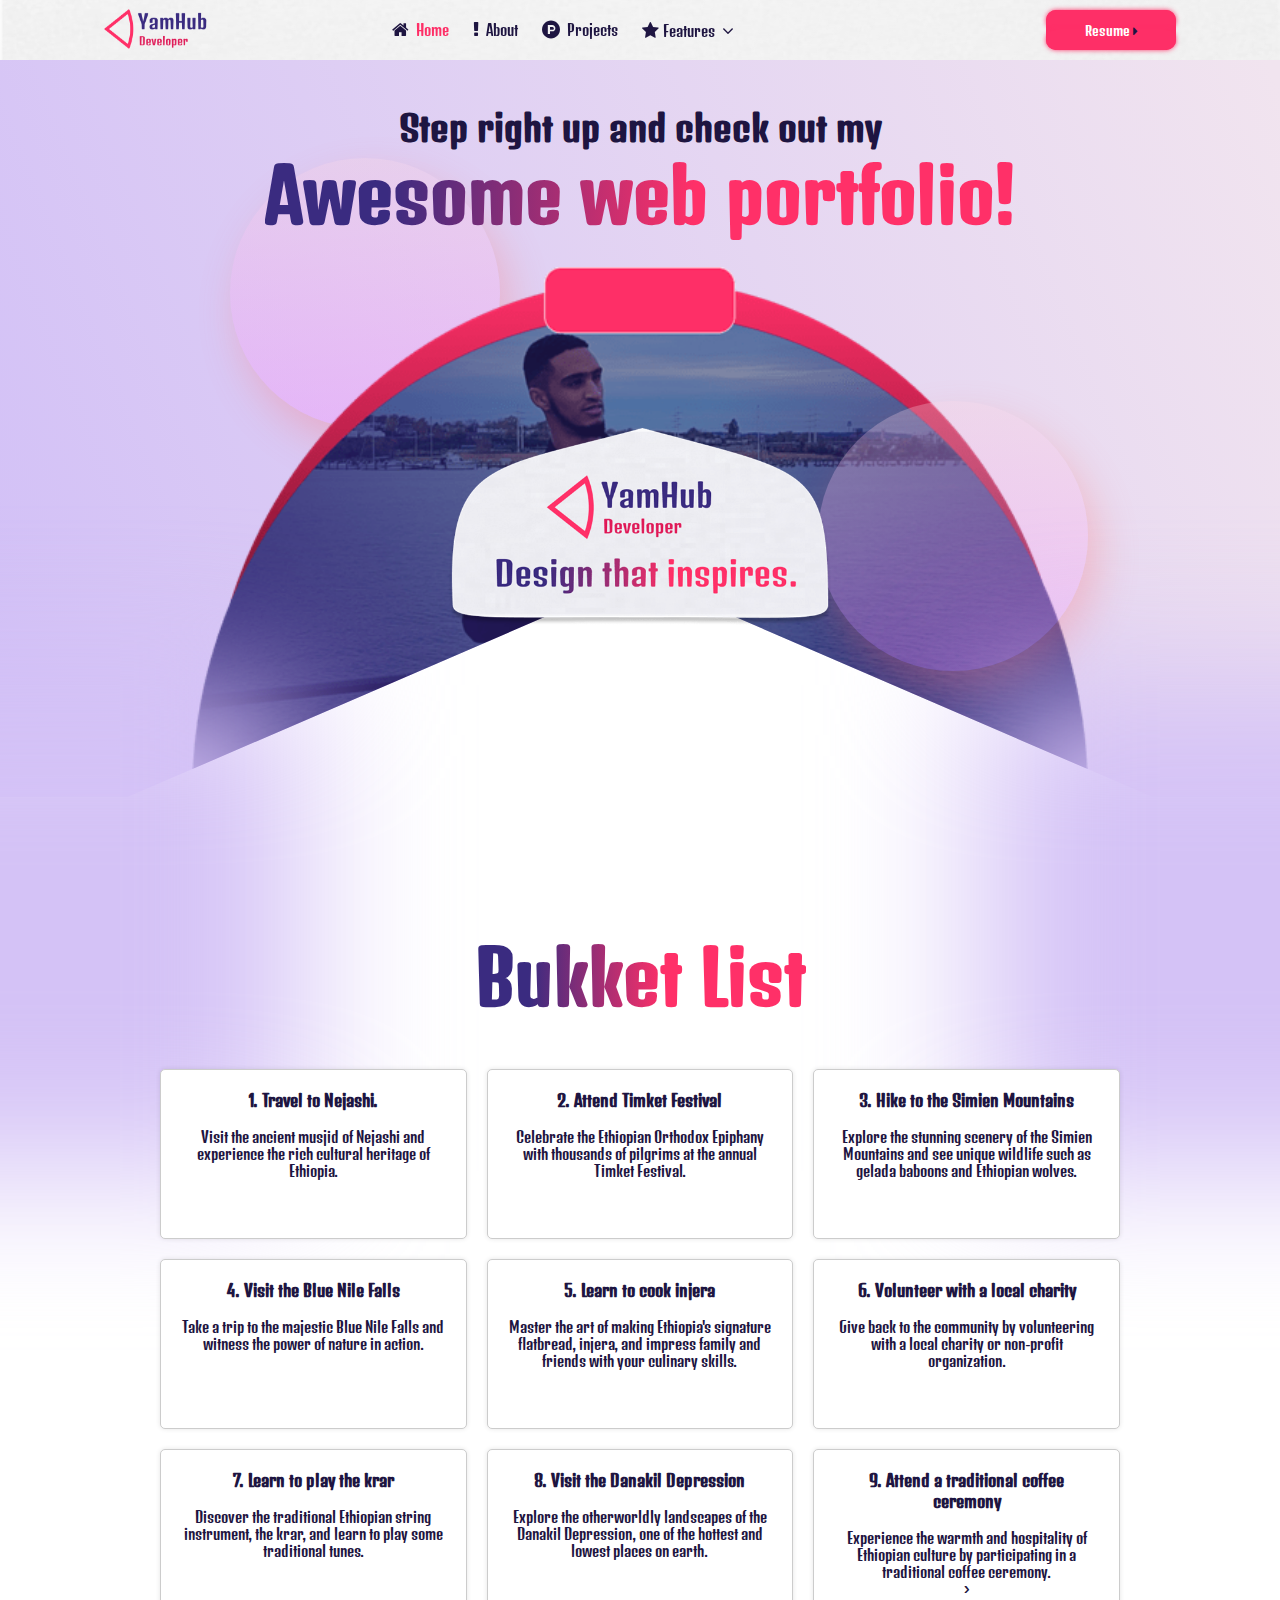
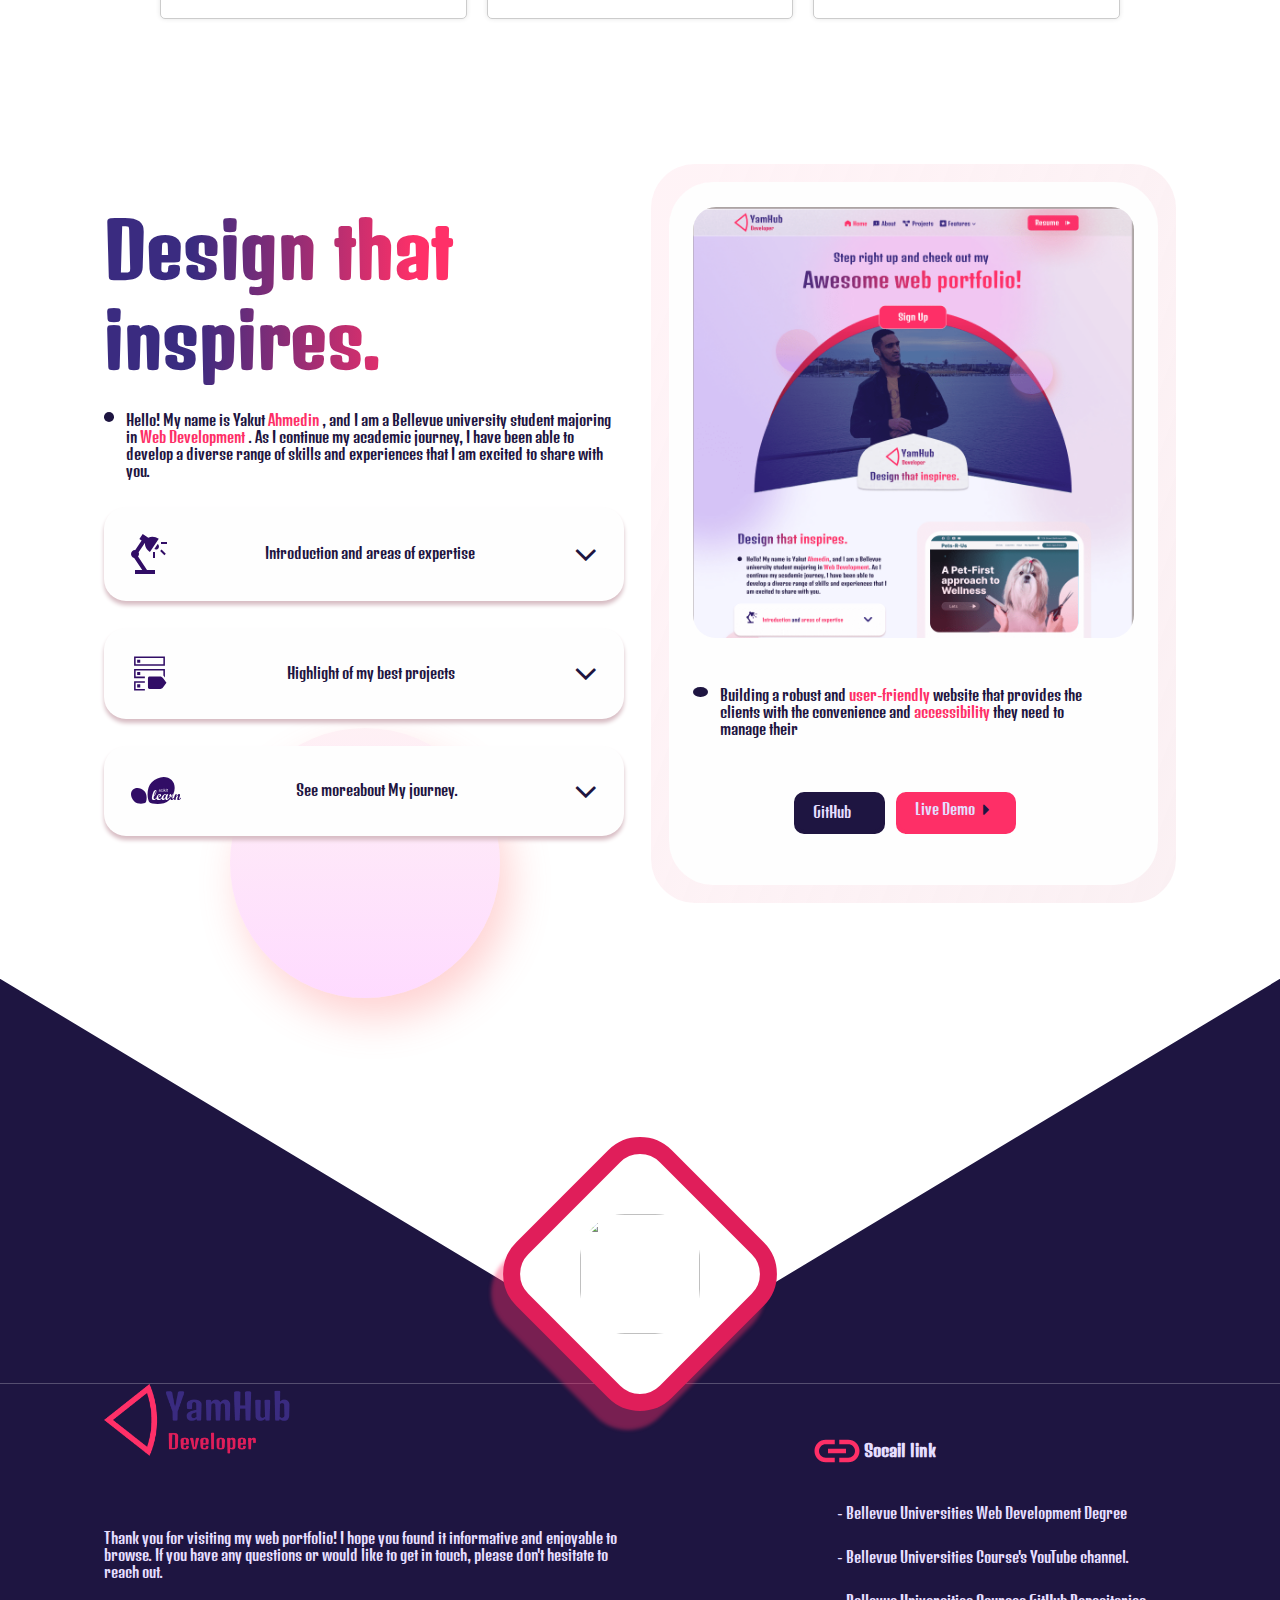
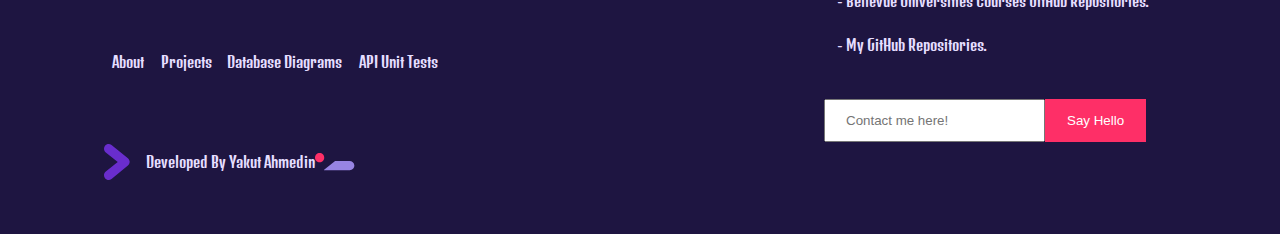
==== commit 14c777cf: "week-9" ====
--- a/index.html
+++ b/index.html
@@ -89,7 +89,6 @@
                         <p>Experience the warmth and hospitality of Ethiopian culture by participating in a traditional coffee ceremony.</p>>
                     </div>
                   </div>
-                </body>
             </div>
              
         </div>
@@ -206,7 +205,7 @@
             <img src="./images/profile.png"/>
          </div>
       </div>
-     
+     <a href="" target="_blank"></a>
     </main>
     
     <footer-component></footer-component>
--- a/site.css
+++ b/site.css
@@ -71,6 +71,22 @@
     --col-12: 100%;
 }
 
+.row {
+    box-sizing: border-box;
+    display: flex !important;
+    flex-wrap: wrap;
+    margin-right: -0.5rem;
+    margin-left: -0.5rem;
+}
+
+/* .row > * {
+    box-sizing: border-box;
+    flex-shrink: 0;
+    width: 100%;
+    max-width: 100%;
+    margin-top: 10px;
+} */
+
 
 /*---Side Scroll Bar ---*/
 ::-webkit-scrollbar {
@@ -128,6 +144,9 @@
     align-items: center;
     justify-content: center;
     background: url("./images/header-blur.png"), linear-gradient(110.97deg, rgba(255, 255, 255, 0.5) -4.87%, rgba(255, 255, 255, 0) 103.95%);
+    background-position: center;
+    background-size: cover;
+    background-repeat: no-repeat;
     backdrop-filter: blur(8px);
 }
 
@@ -136,6 +155,10 @@
     top: -80px;
     z-index: 999;
     transition: top 0.5s ease-in-out;
+}
+
+.navbar .current-page {
+    color: var(--pink-1);
 }
 
 /* Slide the navbar down when the page loads */
@@ -263,7 +286,7 @@
     position: relative;
     display: inline-block;
     background: var(--pink-1);
-    box-shadow: 0 0 5px var(--pink-1), 0 0 8px var(--pink-1);
+    border-radius: 10px;
     line-height: 42px;
     padding: 0;
     border: none;
@@ -276,6 +299,15 @@
     color: var(--white) !important;
 }
 
+#resume-a-btn {
+    color: var(--white) !important;
+}
+
+#resume-a-btn:hover,
+#resume-a-btn:hover {
+    color: var(--purple-1) !important;
+}
+
 .neon-btn:hover {
     background-color: transparent;
     color: var(--pink-1);
@@ -292,6 +324,7 @@
     height: 50%;
     right: 0;
     z-index: -1;
+    border-radius: 15px;
     background: var(--pink-1);
     box-shadow: 0 0 5px var(--pink-1);
     transition: all 0.3s ease;
@@ -572,6 +605,20 @@
     font-size: 2vmin;
 }
 
+@media(max-width: 1200px) {
+    .dong-png-logo {
+        width: 30vmin;
+        transform: translateY(-62vh);
+    }
+}
+
+@media(max-width: 992px) {
+    .dong-png-logo {
+        width: 30vmin;
+        transform: translateY(-55vh);
+    }
+}
+
 @media(max-width: 576px) {
     .dong-png-logo {
         width: 30vmin;
@@ -582,7 +629,15 @@
 @media(max-width: 762px) {
     .dong-png-logo {
         width: 30vmin;
-        transform: translateY(-64vh);
+        transform: translateY(-50vh);
+    }
+
+    .second-view {
+        height: auto;
+    }
+
+    #about-text-png-cont {
+        display: block !important;
     }
 
     .nav-container,
@@ -661,38 +716,43 @@
 .about .first-view {
     background: #1e1541;
 }
-.about .first-view  h3 {
+
+.about .first-view h3 {
     width: 50%;
     text-align: center;
     color: var(--purple-6);
 }
-/* .about-png-flex {
-    width: 100%;
-    height: 20vmin;
-    background: #000;
-    border-radius: 25px;
-    display: flex;
-}
-.about-png-flex img{
-    width: 3%;
-} */
-.about .card-container .about-png-flex{
-  padding-bottom: 0!important;
-  display: flex;
-  justify-content: space-around;
-  overflow: hidden;
-}
-.about .card-container .about-png-flex img{
+
+.about .card-container .about-png-flex {
+    padding-bottom: 0 !important;
+    display: flex;
+    justify-content: space-around;
+    overflow: hidden;
+}
+
+.about .card-container .about-png-flex img {
     width: 45%;
-
-}
+}
+
+.left-inspire-txt {
+    width: 100%;
+}
+
 /* -----Database page style start here---------*/
-
+#database .first-view {
+    background: var(--purple-1);
+}
 
 
 /* -----Api testing page style start here------*/
-
-
+#row {
+    display: flex !important;
+}
+
+.second-view .col-sm-4 {
+    width: 33%;
+    padding: 0 1%;
+}
 
 /* -----Projetct page style start here-------- */
 #projects-container {
@@ -701,6 +761,7 @@
     padding: 10px;
     grid-gap: 20px;
 }
+
 #projects-first-view {
     width: 100vw;
     height: 100vh;
@@ -709,11 +770,104 @@
     background-size: cover;
     background-position: center;
 }
-#projects-first-view h1, #projects-first-view h3, #projects-first-view p{
+
+#projects-first-view h1,
+#projects-first-view h3,
+#projects-first-view p {
     width: 100vw;
     text-align: center;
 }
+
+
+
+
+
+
 /* -----Resume page style start here-----------*/
+.resume-container {
+    width: 100%;
+    margin-top: 10vh;
+    height: auto;
+    padding: 5%;
+    display: flex;
+    flex-direction: column;
+    align-items: center;
+    justify-content: center;
+    background: linear-gradient(111.68deg, rgba(255, 223, 232, 0.37) 7.59%, rgba(246, 225, 231, 0.49) 102.04%);
+    backdrop-filter: blur(11px);
+    border-radius: 40px;
+}
+
+.inner-resume-shadow {
+    width: 100%;
+    padding: 3% 3%;
+    background: linear-gradient(123.21deg, #C0C0E8 6.62%, rgba(192, 192, 232, 0) 95.03%);
+    box-shadow: 0px 4px 4px #D7BCC3;
+    border-radius: 25px;
+}
+
+.btn-resume-container {
+    width: 100%;
+    height: auto;
+    text-align: end;
+}
+
+.my-resume {
+    width: 100%;
+    height: 100%;
+    display: flex;
+    padding: 5% 3%;
+    align-items: center;
+    justify-content: space-between;
+    background: var(--white);
+}
+
+.my-resume h1,
+.my-resume h2,
+.my-resume h5 {
+    margin-bottom: 2vmin;
+}
+
+.my-resume ul li {
+    margin-bottom: 1vmin;
+    list-style: circle;
+}
+
+.resume-left {
+    width: 50%;
+    margin-right: 2%;
+}
+
+.resume-right {
+    width: 50%;
+    height: 100%;
+    margin-left: 2%;
+}
+
+.btn-resume-container button {
+    margin-top: 5vh;
+    padding: 3vmin 12vmin;
+    background: var(--pink-1);
+    border: none;
+    border-radius: 10px;
+    color: var(--white);
+}
+
+.my-resume * {
+    font-family: 'Segoe UI', Tahoma, Geneva, Verdana, sans-serif;
+}
+
+.my-resume h1 * {
+    color: #088471;
+}
+
+
+
+
+
+
+
+
 
 
 
